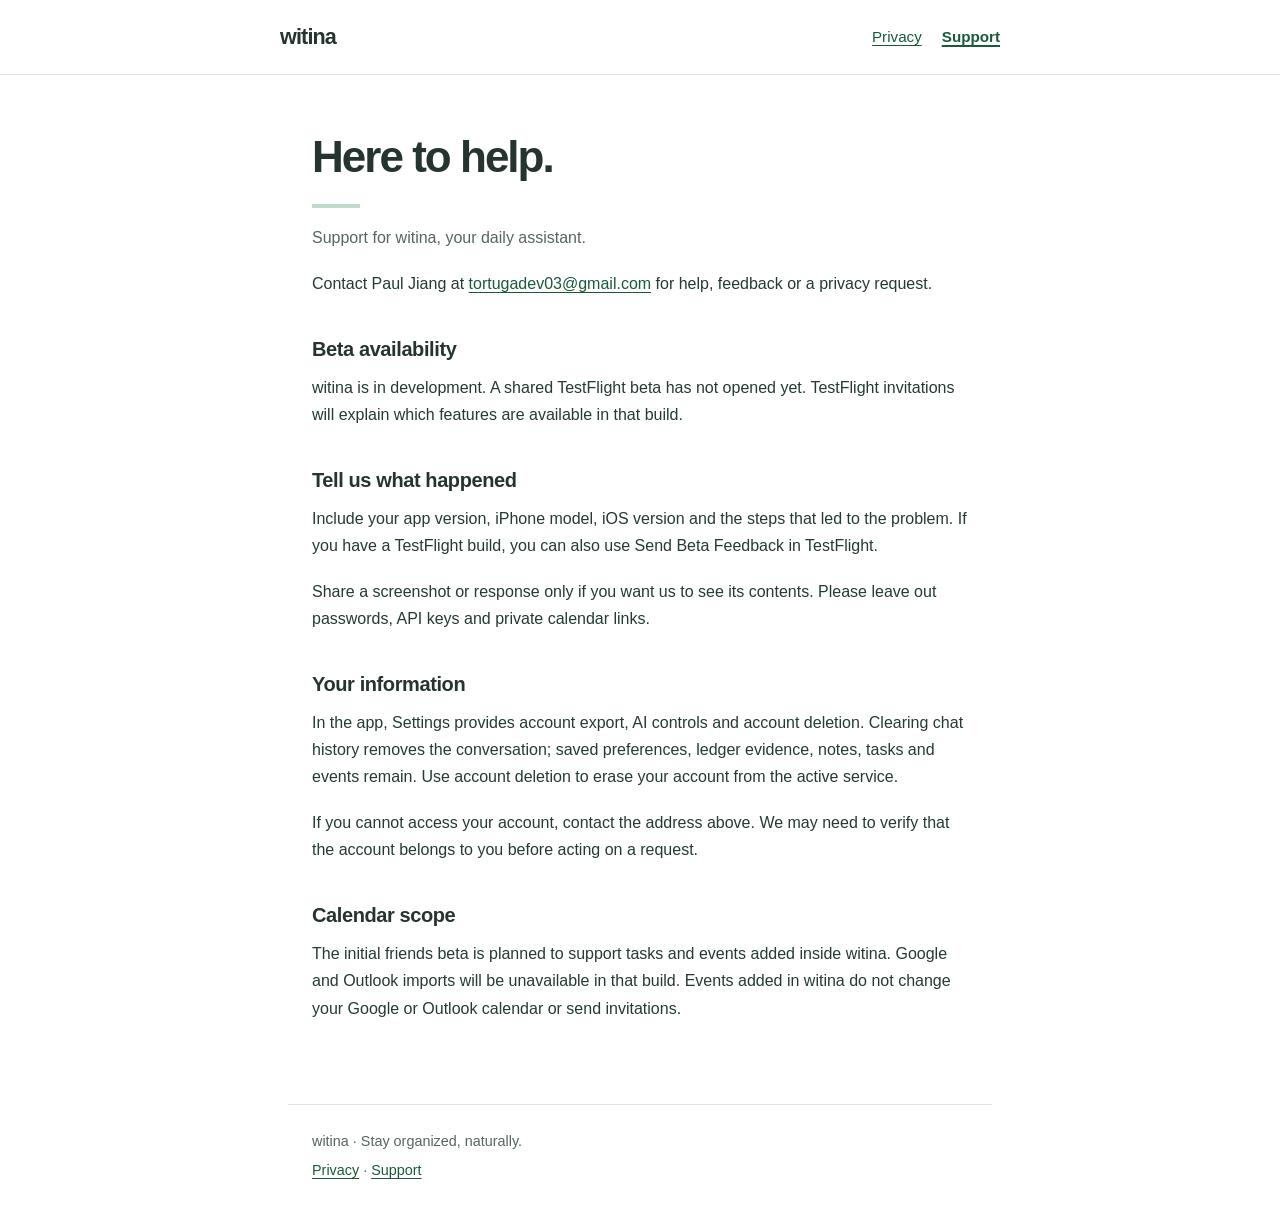
==== support.html @ 07f8be7d "Publish witina prerelease privacy and support pages" ====
<!doctype html>
<html lang="en"><head><meta charset="utf-8"><meta name="viewport" content="width=device-width, initial-scale=1"><meta name="referrer" content="no-referrer"><meta name="description" content="witina: daily assistance, privacy and support."><title>witina — Support</title><link rel="stylesheet" href="styles.css"></head>
<body><a class="skip" href="#content">Skip to content</a><header><div class="bar"><a class="brand" href="./">witina</a><nav aria-label="Information"><a href="./" >Privacy</a><a href="support.html" aria-current="page">Support</a></nav></div></header><main id="content"><h1>Here to help.</h1><p>Support for witina, your daily assistant.</p>
<p>Contact Paul Jiang at <a href="mailto:tortugadev03@gmail.com">tortugadev03@gmail.com</a> for help, feedback or a privacy request.</p>
<h2>Beta availability</h2><p>witina is in development. A shared TestFlight beta has not opened yet. TestFlight invitations will explain which features are available in that build.</p>
<h2>Tell us what happened</h2><p>Include your app version, iPhone model, iOS version and the steps that led to the problem. If you have a TestFlight build, you can also use Send Beta Feedback in TestFlight.</p><p>Share a screenshot or response only if you want us to see its contents. Please leave out passwords, API keys and private calendar links.</p>
<h2>Your information</h2><p>In the app, Settings provides account export, AI controls and account deletion. Clearing chat history removes the conversation; saved preferences, ledger evidence, notes, tasks and events remain. Use account deletion to erase your account from the active service.</p><p>If you cannot access your account, contact the address above. We may need to verify that the account belongs to you before acting on a request.</p>
<h2>Calendar scope</h2><p>The initial friends beta is planned to support tasks and events added inside witina. Google and Outlook imports will be unavailable in that build. Events added in witina do not change your Google or Outlook calendar or send invitations.</p>
</main><footer><p>witina · Stay organized, naturally.</p><a href="./">Privacy</a> · <a href="support.html">Support</a></footer></body></html>
---- styles.css ----
:root{color-scheme:light dark;--page:#fff;--ink:#26342f;--body:#243b32;--muted:#56665e;--line:#dce5df;--accent:#bedbc9;--link:#185b38}
*{box-sizing:border-box}html{font-family:-apple-system,BlinkMacSystemFont,"Segoe UI",sans-serif;font-size:100%;line-height:1.7}body{margin:0;background:var(--page);color:var(--body)}a{color:var(--link);text-underline-offset:.2em;overflow-wrap:anywhere}a:focus-visible{outline:3px solid var(--link);outline-offset:5px;border-radius:2px}.skip{position:absolute;left:1rem;top:-5rem}.skip:focus{top:.5rem;background:var(--page);padding:.5rem;z-index:1}header{border-bottom:1px solid var(--line)}.bar{max-width:48rem;margin:auto;padding:1.1rem 1.5rem;display:flex;flex-wrap:wrap;align-items:center;justify-content:space-between;gap:.5rem 2rem}.brand{font-size:1.35rem;font-weight:800;letter-spacing:-.04em;color:var(--ink);text-decoration:none}nav{display:flex;flex-wrap:wrap;gap:.25rem 1.25rem}nav a{padding:.4rem 0;font-size:.95rem}nav [aria-current=page]{font-weight:700;text-decoration-thickness:2px}main{max-width:44rem;margin:auto;padding:3.5rem 1.5rem 4rem}h1,h2{color:var(--ink);line-height:1.2;text-wrap:balance}h1{font-size:clamp(2rem,6vw,2.75rem);letter-spacing:-.045em;margin:0 0 1rem}h1:after{content:"";display:block;width:3rem;height:.3rem;background:var(--accent);margin-top:1.25rem}h2{font-size:1.25rem;margin:2.5rem 0 .8rem;letter-spacing:-.02em}p{margin:0 0 1.15rem;overflow-wrap:break-word}main>p:first-of-type{color:var(--muted)}footer{max-width:44rem;margin:auto;padding:1.5rem;border-top:1px solid var(--line);font-size:.9rem;color:var(--muted)}footer p{margin:0}footer a{display:inline-block;padding:.25rem 0}@media(prefers-color-scheme:dark){:root{--page:#10271f;--ink:#e8f4eb;--body:#dbe7df;--muted:#a9bdb1;--line:#355144;--link:#d7f5a4}}@media(max-width:360px){main{padding-top:2rem}.bar{gap:.25rem 1rem}}@media print{header,.skip{display:none}main{max-width:none;padding:0}body{background:white;color:black}h1,h2{color:black}a{color:black}h2{break-after:avoid}}
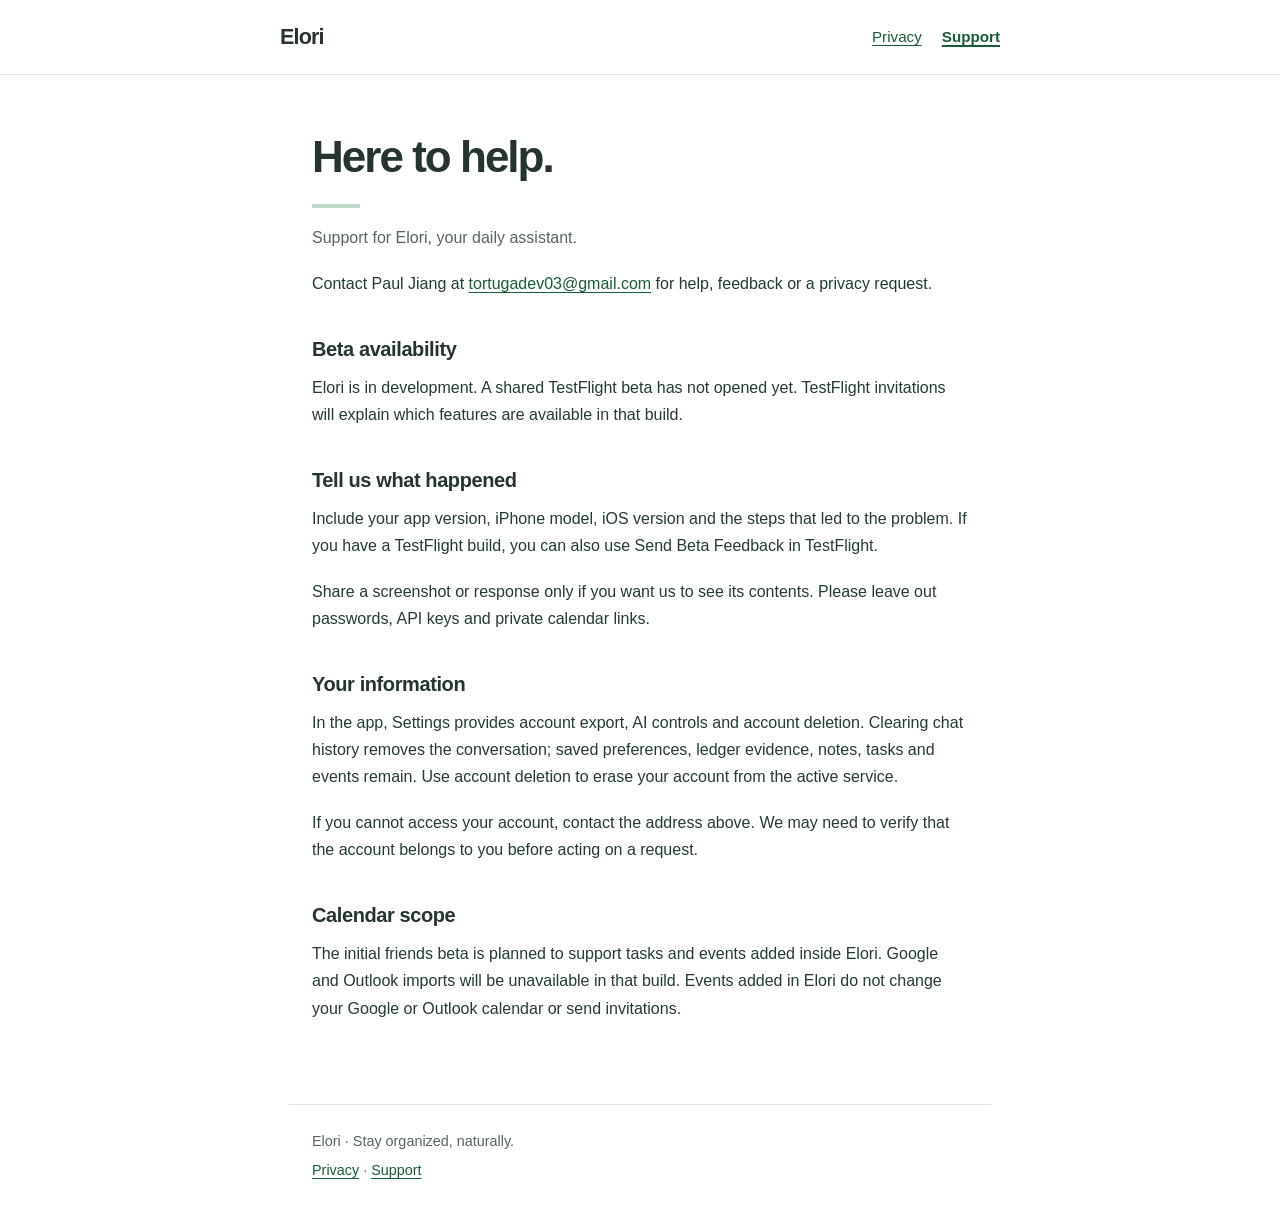
==== commit d758949d: "Rename public app branding to Elori" ====
--- a/support.html
+++ b/support.html
@@ -1,9 +1,9 @@
 <!doctype html>
-<html lang="en"><head><meta charset="utf-8"><meta name="viewport" content="width=device-width, initial-scale=1"><meta name="referrer" content="no-referrer"><meta name="description" content="witina: daily assistance, privacy and support."><title>witina — Support</title><link rel="stylesheet" href="styles.css"></head>
-<body><a class="skip" href="#content">Skip to content</a><header><div class="bar"><a class="brand" href="./">witina</a><nav aria-label="Information"><a href="./" >Privacy</a><a href="support.html" aria-current="page">Support</a></nav></div></header><main id="content"><h1>Here to help.</h1><p>Support for witina, your daily assistant.</p>
+<html lang="en"><head><meta charset="utf-8"><meta name="viewport" content="width=device-width, initial-scale=1"><meta name="referrer" content="no-referrer"><meta name="description" content="Elori: daily assistance, privacy and support."><title>Elori — Support</title><link rel="stylesheet" href="styles.css"></head>
+<body><a class="skip" href="#content">Skip to content</a><header><div class="bar"><a class="brand" href="./">Elori</a><nav aria-label="Information"><a href="./" >Privacy</a><a href="support.html" aria-current="page">Support</a></nav></div></header><main id="content"><h1>Here to help.</h1><p>Support for Elori, your daily assistant.</p>
 <p>Contact Paul Jiang at <a href="mailto:tortugadev03@gmail.com">tortugadev03@gmail.com</a> for help, feedback or a privacy request.</p>
-<h2>Beta availability</h2><p>witina is in development. A shared TestFlight beta has not opened yet. TestFlight invitations will explain which features are available in that build.</p>
+<h2>Beta availability</h2><p>Elori is in development. A shared TestFlight beta has not opened yet. TestFlight invitations will explain which features are available in that build.</p>
 <h2>Tell us what happened</h2><p>Include your app version, iPhone model, iOS version and the steps that led to the problem. If you have a TestFlight build, you can also use Send Beta Feedback in TestFlight.</p><p>Share a screenshot or response only if you want us to see its contents. Please leave out passwords, API keys and private calendar links.</p>
 <h2>Your information</h2><p>In the app, Settings provides account export, AI controls and account deletion. Clearing chat history removes the conversation; saved preferences, ledger evidence, notes, tasks and events remain. Use account deletion to erase your account from the active service.</p><p>If you cannot access your account, contact the address above. We may need to verify that the account belongs to you before acting on a request.</p>
-<h2>Calendar scope</h2><p>The initial friends beta is planned to support tasks and events added inside witina. Google and Outlook imports will be unavailable in that build. Events added in witina do not change your Google or Outlook calendar or send invitations.</p>
-</main><footer><p>witina · Stay organized, naturally.</p><a href="./">Privacy</a> · <a href="support.html">Support</a></footer></body></html>
+<h2>Calendar scope</h2><p>The initial friends beta is planned to support tasks and events added inside Elori. Google and Outlook imports will be unavailable in that build. Events added in Elori do not change your Google or Outlook calendar or send invitations.</p>
+</main><footer><p>Elori · Stay organized, naturally.</p><a href="./">Privacy</a> · <a href="support.html">Support</a></footer></body></html>
